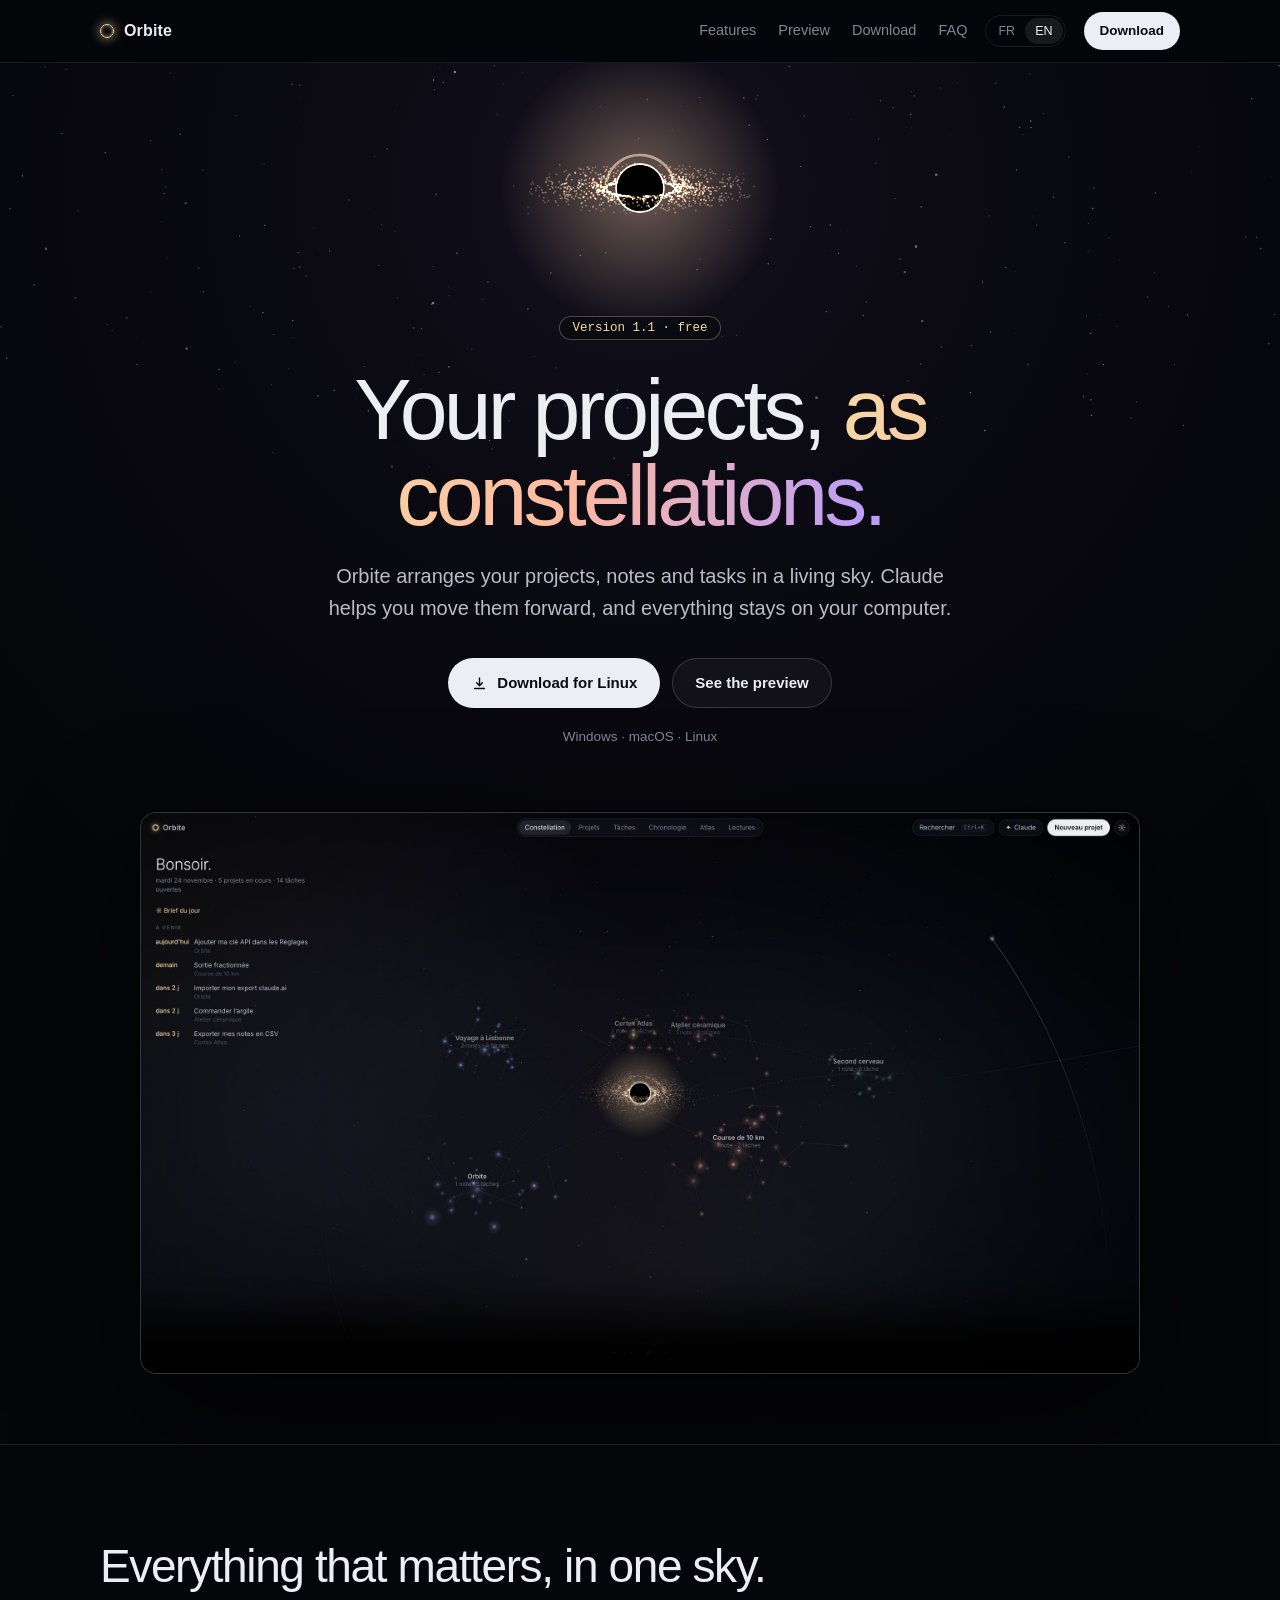
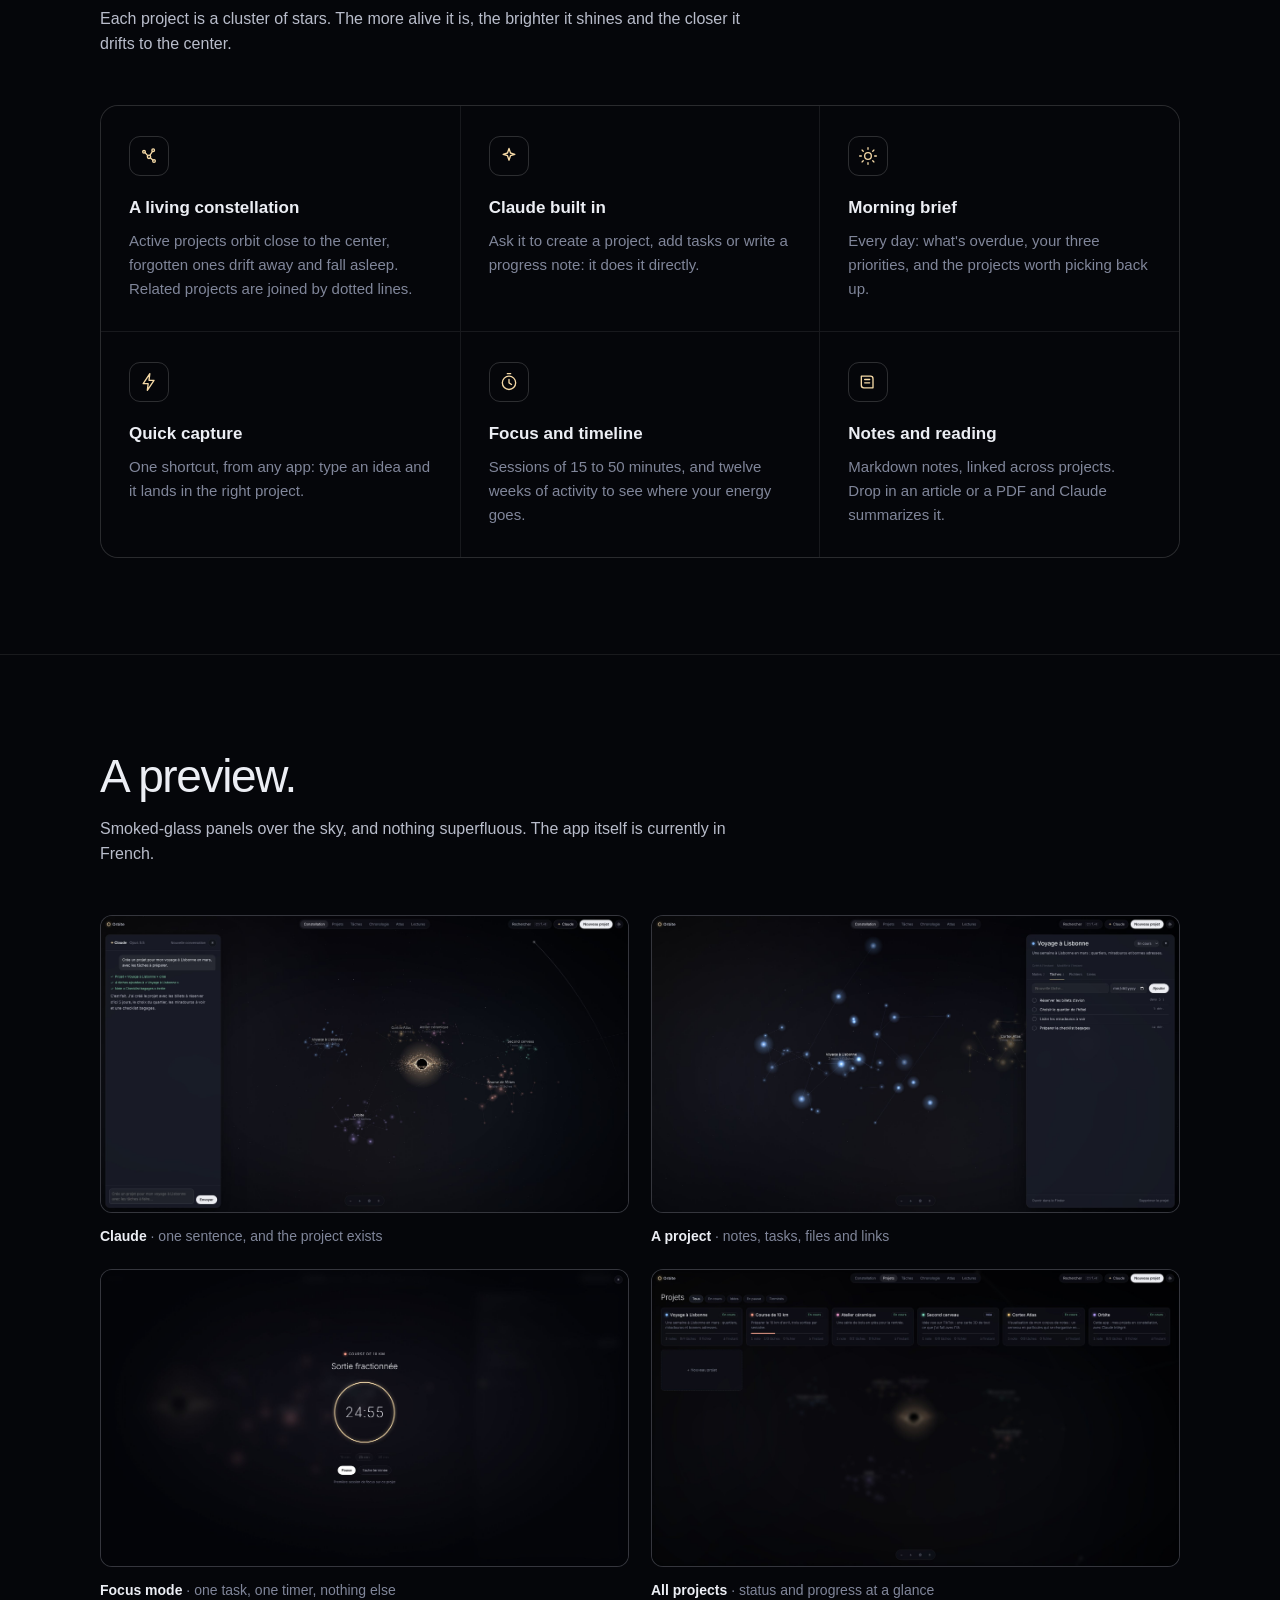
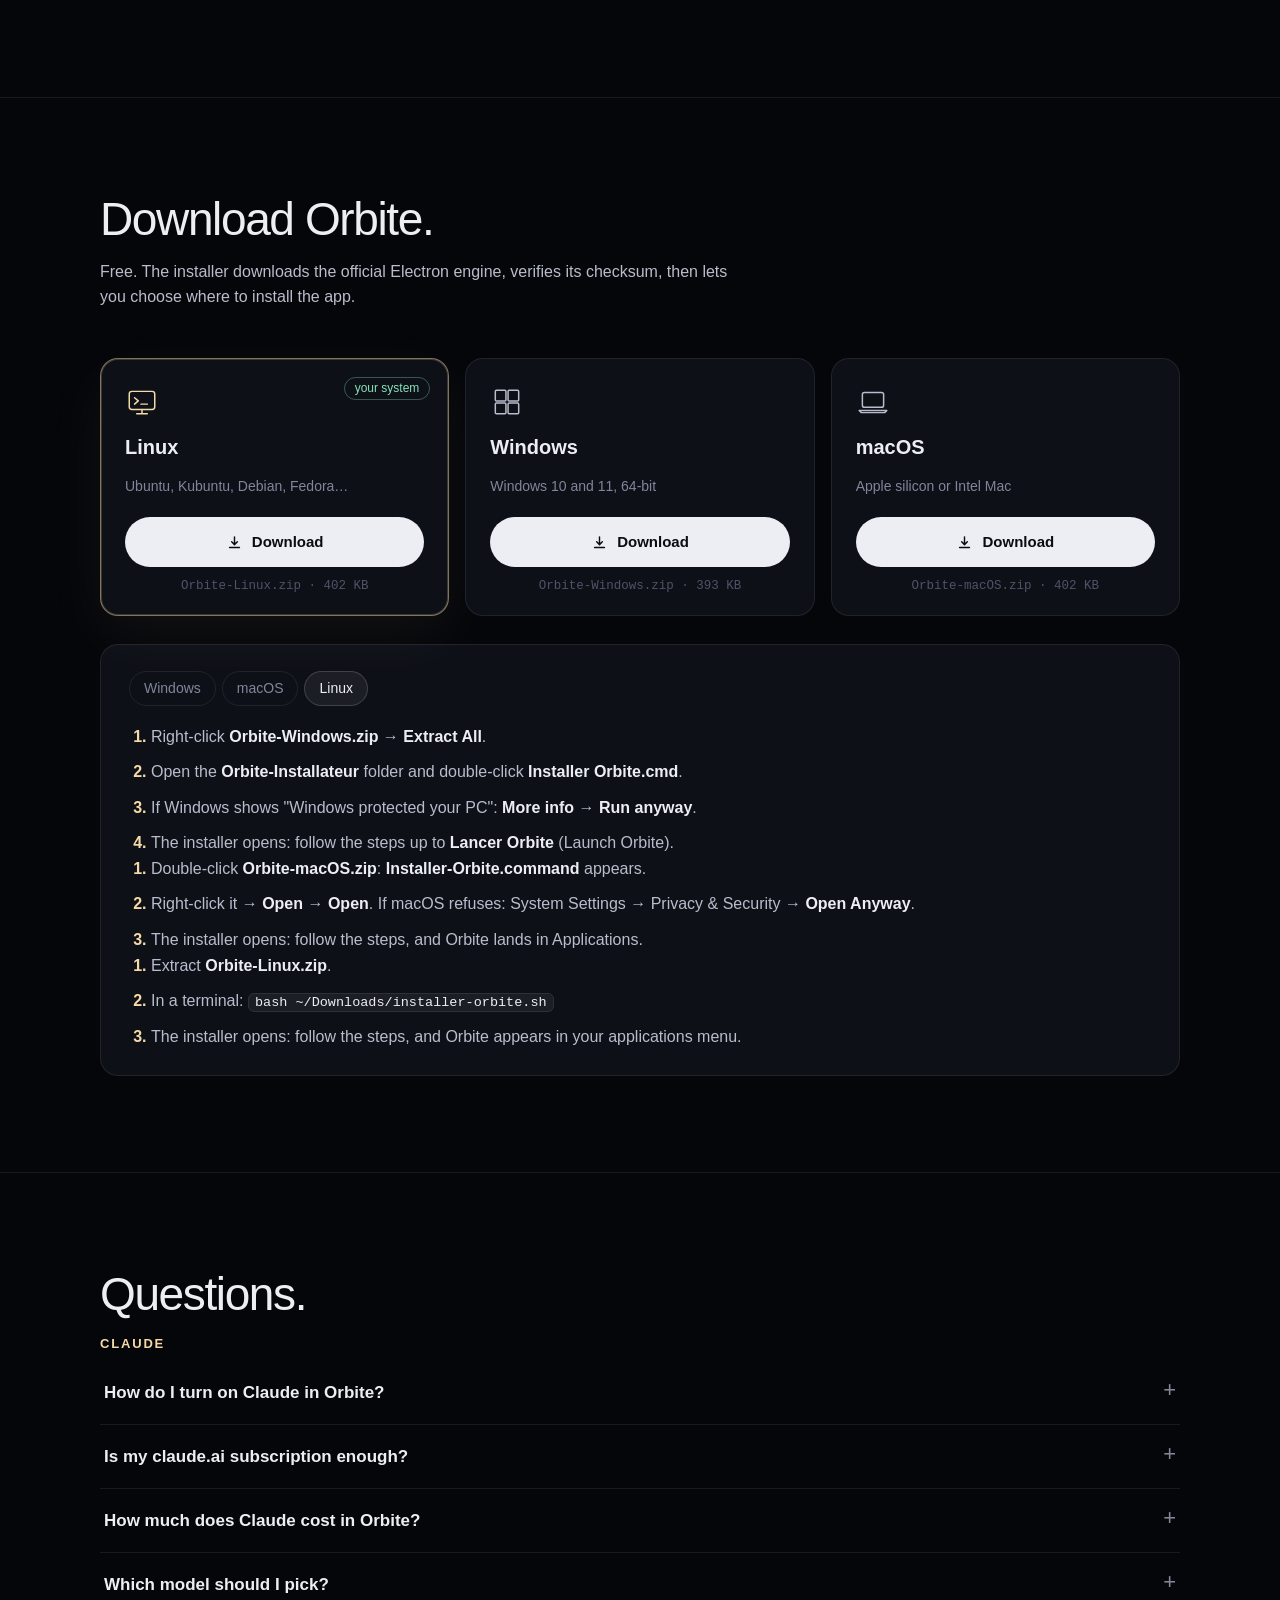
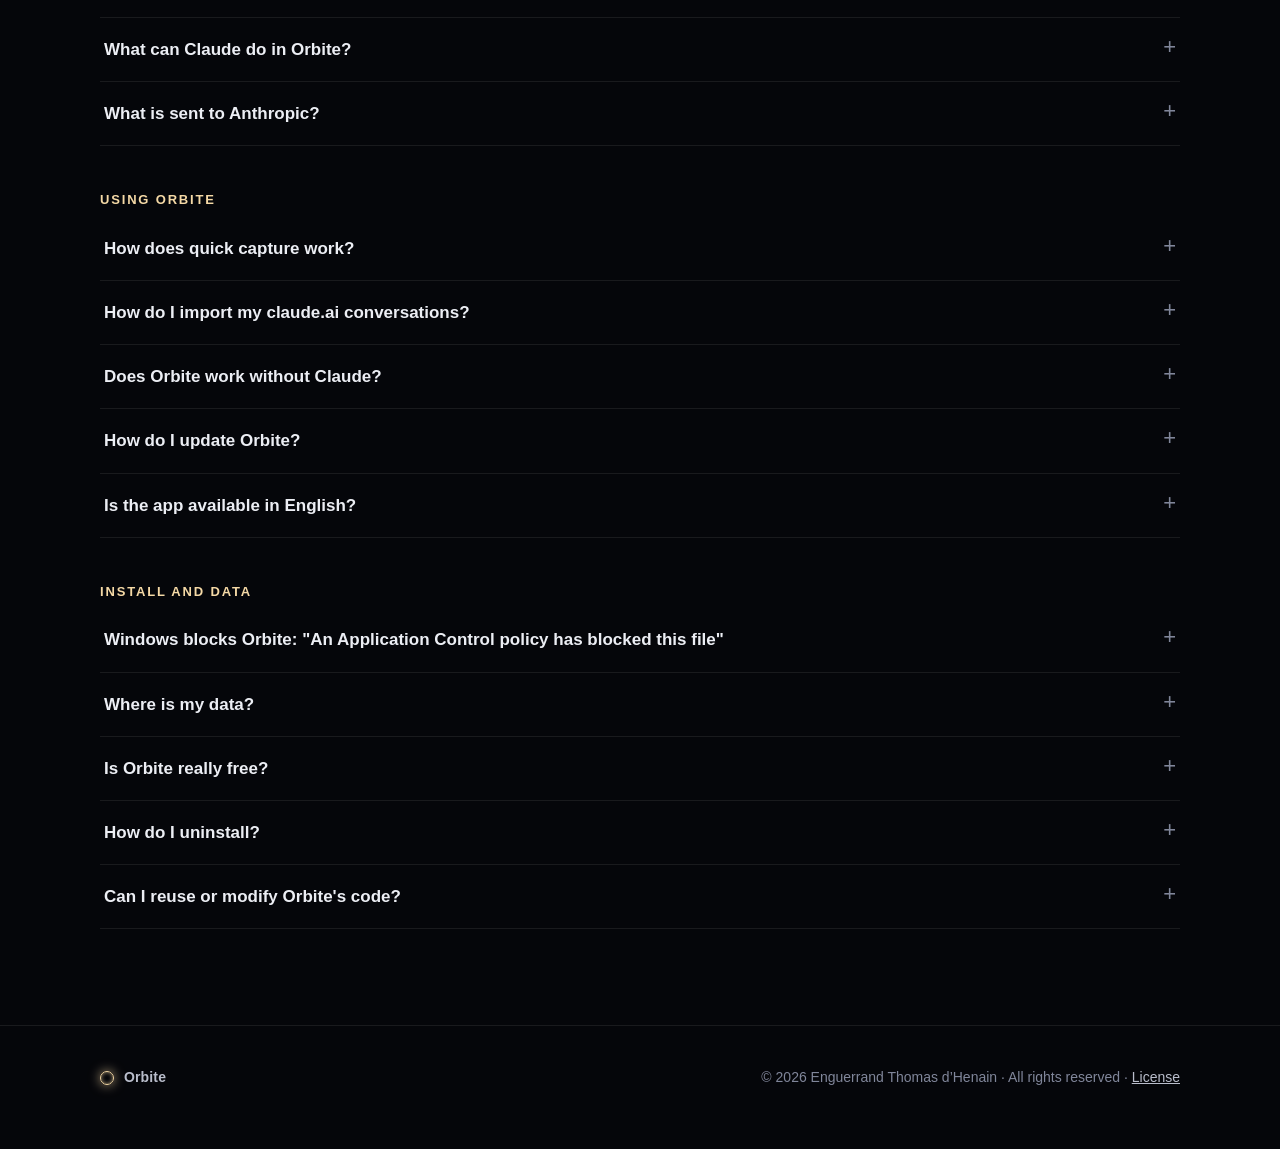
==== en/index.html @ 649d9eb8 "Site v2 : vidéo, images HD, FAQ complète, version anglaise" ====
<!doctype html>
<html lang="en">
<head>
<meta charset="utf-8">
<meta name="viewport" content="width=device-width,initial-scale=1,viewport-fit=cover">
<title>Orbite</title>
<meta name="description" content="Orbite: your projects as constellations, with Claude built in. Free desktop app for Windows, macOS and Linux.">
<meta property="og:title" content="Orbite">
<meta property="og:description" content="Your projects as constellations, with Claude built in.">
<meta property="og:image" content="../img/constellation.jpg">
<link rel="alternate" hreflang="fr" href="../">
<link rel="icon" href="../img/icon.png">
<link rel="stylesheet" href="../site.css">
</head>
<body>

<nav class="top"><div class="wrap">
  <a class="logo" href="#"><i></i>Orbite</a>
  <div class="links"><a href="#features">Features</a><a href="#preview">Preview</a><a href="#telecharger">Download</a><a href="#faq">FAQ</a></div>
  <div class="lang" aria-label="Language"><a href="../" data-l="fr" hreflang="fr">FR</a><a href="./" data-l="en" class="on" aria-current="true">EN</a></div>
  <a class="btn sm primary" href="#telecharger">Download</a>
</div></nav>

<header class="hero">
  <canvas id="sky" aria-hidden="true"></canvas>
  <div class="wrap">
    <span class="eyebrow">Version 1.1 · free</span>
    <h1>Your projects, <em>as constellations.</em></h1>
    <p class="lead">Orbite arranges your projects, notes and tasks in a living sky. Claude helps you move them forward, and everything stays on your computer.</p>
    <div class="cta">
      <a class="btn primary" id="heroDl" href="#telecharger"><svg viewBox="0 0 24 24"><path d="M12 4v11m0 0l-4-4m4 4l4-4M5 19h14"/></svg><span>Download</span></a>
      <a class="btn" href="#preview">See the preview</a>
    </div>
    <p class="meta">Windows · macOS · Linux</p>
    <div class="shot"><video id="demo" data-base="../video/" poster="../img/constellation.jpg" muted loop playsinline autoplay preload="metadata" aria-label="Demo: Claude creates a project, which appears as a new constellation"></video></div>
  </div>
</header>

<section class="block" id="features"><div class="wrap">
  <h2>Everything that matters, in one sky.</h2>
  <p class="sub">Each project is a cluster of stars. The more alive it is, the brighter it shines and the closer it drifts to the center.</p>
  <div class="feats">
    <div class="feat"><div class="ic"><svg viewBox="0 0 24 24"><circle cx="6" cy="7" r="1.6"/><circle cx="17" cy="5" r="1.6"/><circle cx="12" cy="13" r="2"/><circle cx="18" cy="18" r="1.6"/><path d="M7.3 8l3.4 3.8M16.2 6.4l-3.2 5M13.6 14.2l3.2 2.8"/></svg></div><h3>A living constellation</h3><p>Active projects orbit close to the center, forgotten ones drift away and fall asleep. Related projects are joined by dotted lines.</p></div>
    <div class="feat"><div class="ic"><svg viewBox="0 0 24 24"><path d="M12 3l1.8 5.4L19 10l-5.2 1.6L12 17l-1.8-5.4L5 10l5.2-1.6z"/></svg></div><h3>Claude built in</h3><p>Ask it to create a project, add tasks or write a progress note: it does it directly.</p></div>
    <div class="feat"><div class="ic"><svg viewBox="0 0 24 24"><circle cx="12" cy="12" r="4"/><path d="M12 2v2M12 20v2M2 12h2M20 12h2M4.9 4.9l1.4 1.4M17.7 17.7l1.4 1.4M4.9 19.1l1.4-1.4M17.7 6.3l1.4-1.4"/></svg></div><h3>Morning brief</h3><p>Every day: what's overdue, your three priorities, and the projects worth picking back up.</p></div>
    <div class="feat"><div class="ic"><svg viewBox="0 0 24 24"><path d="M13 2L5 14h6l-1 8 8-12h-6z"/></svg></div><h3>Quick capture</h3><p>One shortcut, from any app: type an idea and it lands in the right project.</p></div>
    <div class="feat"><div class="ic"><svg viewBox="0 0 24 24"><circle cx="12" cy="13" r="8"/><path d="M12 9v4l3 2M10 2h4"/></svg></div><h3>Focus and timeline</h3><p>Sessions of 15 to 50 minutes, and twelve weeks of activity to see where your energy goes.</p></div>
    <div class="feat"><div class="ic"><svg viewBox="0 0 24 24"><path d="M4 5h11a3 3 0 0 1 3 3v11H7a3 3 0 0 1-3-3z"/><path d="M8 9h6M8 13h6"/></svg></div><h3>Notes and reading</h3><p>Markdown notes, linked across projects. Drop in an article or a PDF and Claude summarizes it.</p></div>
  </div>
</div></section>

<section class="block" id="preview"><div class="wrap">
  <h2>A preview.</h2>
  <p class="sub">Smoked-glass panels over the sky, and nothing superfluous. The app itself is currently in French.</p>
  <div class="gallery">
    <figure><div class="frame"><img src="../img/claude.jpg" alt="Claude creates a trip project with its tasks and a note" loading="lazy" width="2400" height="1350"></div><figcaption><b>Claude</b> · one sentence, and the project exists</figcaption></figure>
    <figure><div class="frame"><img src="../img/projet.jpg" alt="An open project with its tasks and due dates, next to its constellation" loading="lazy" width="2400" height="1350"></div><figcaption><b>A project</b> · notes, tasks, files and links</figcaption></figure>
    <figure><div class="frame"><img src="../img/focus.jpg" alt="Focus mode with a circular timer" loading="lazy" width="2400" height="1350"></div><figcaption><b>Focus mode</b> · one task, one timer, nothing else</figcaption></figure>
    <figure><div class="frame"><img src="../img/projets.jpg" alt="All projects as cards, with their status and progress" loading="lazy" width="2400" height="1350"></div><figcaption><b>All projects</b> · status and progress at a glance</figcaption></figure>
  </div>
</div></section>

<section class="block" id="telecharger"><div class="wrap">
  <h2>Download Orbite.</h2>
  <p class="sub">Free. The installer downloads the official Electron engine, verifies its checksum, then lets you choose where to install the app.</p>
  <div class="dl" id="dl">
    <article class="os" data-os="win">
      <svg class="logo-os" viewBox="0 0 32 32"><rect x="5" y="5" width="10" height="10" rx="1"/><rect x="17" y="5" width="10" height="10" rx="1"/><rect x="5" y="17" width="10" height="10" rx="1"/><rect x="17" y="17" width="10" height="10" rx="1"/></svg>
      <h3>Windows</h3><p>Windows 10 and 11, 64-bit</p>
      <a class="btn primary" href="../telechargements/Orbite-Windows.zip" download><svg viewBox="0 0 24 24"><path d="M12 4v11m0 0l-4-4m4 4l4-4M5 19h14"/></svg>Download</a>
      <div class="size">Orbite-Windows.zip · 393 KB</div>
    </article>
    <article class="os" data-os="mac">
      <svg class="logo-os" viewBox="0 0 32 32"><rect x="6" y="7" width="20" height="14" rx="2"/><path d="M3 24h26l-2 2H5z"/></svg>
      <h3>macOS</h3><p>Apple silicon or Intel Mac</p>
      <a class="btn primary" href="../telechargements/Orbite-macOS.zip" download><svg viewBox="0 0 24 24"><path d="M12 4v11m0 0l-4-4m4 4l4-4M5 19h14"/></svg>Download</a>
      <div class="size">Orbite-macOS.zip · 402 KB</div>
    </article>
    <article class="os" data-os="linux">
      <svg class="logo-os" viewBox="0 0 32 32"><rect x="4" y="6" width="24" height="17" rx="2.5"/><path d="M9 12l3.5 3L9 18M15 18h6M11 27h10M16 23v4"/></svg>
      <h3>Linux</h3><p>Ubuntu, Kubuntu, Debian, Fedora…</p>
      <a class="btn primary" href="../telechargements/Orbite-Linux.zip" download><svg viewBox="0 0 24 24"><path d="M12 4v11m0 0l-4-4m4 4l4-4M5 19h14"/></svg>Download</a>
      <div class="size">Orbite-Linux.zip · 402 KB</div>
    </article>
  </div>
  <div class="steps">
    <div class="tabs" id="tabs"><button data-os="win">Windows</button><button data-os="mac">macOS</button><button data-os="linux">Linux</button></div>
    <ol id="how-win">
      <li>Right-click <b>Orbite-Windows.zip</b> → <b>Extract All</b>.</li>
      <li>Open the <b>Orbite-Installateur</b> folder and double-click <b>Installer Orbite.cmd</b>.</li>
      <li>If Windows shows "Windows protected your PC": <b>More info</b> → <b>Run anyway</b>.</li>
      <li>The installer opens: follow the steps up to <b>Lancer Orbite</b> (Launch Orbite).</li>
    </ol>
    <ol id="how-mac" hidden>
      <li>Double-click <b>Orbite-macOS.zip</b>: <b>Installer-Orbite.command</b> appears.</li>
      <li>Right-click it → <b>Open</b> → <b>Open</b>. If macOS refuses: System Settings → Privacy &amp; Security → <b>Open Anyway</b>.</li>
      <li>The installer opens: follow the steps, and Orbite lands in Applications.</li>
    </ol>
    <ol id="how-linux" hidden>
      <li>Extract <b>Orbite-Linux.zip</b>.</li>
      <li>In a terminal: <code>bash ~/Downloads/installer-orbite.sh</code></li>
      <li>The installer opens: follow the steps, and Orbite appears in your applications menu.</li>
    </ol>
  </div>
</div></section>

<section class="block" id="faq"><div class="wrap">
  <h2>Questions.</h2>
  <div class="faq">
    <h3>Claude</h3>
    <details><summary>How do I turn on Claude in Orbite?</summary>
      <ol>
        <li>Create an account at <a href="https://console.anthropic.com" target="_blank" rel="noopener">console.anthropic.com</a> (Anthropic's developer console, separate from claude.ai).</li>
        <li>In <b>Billing</b>, add some credit. It's prepaid: nothing is charged beyond it.</li>
        <li>In <b>API Keys</b>, click <b>Create Key</b> and copy the key starting with <code>sk-ant-</code>. It is only shown once.</li>
        <li>In Orbite, open <b>Réglages</b> (Settings, the gear at the top right), paste the key and click <b>Enregistrer</b> (Save).</li>
        <li>Click <b>✦ Claude</b> at the top of the screen and type your request, for example: "Create a project for my move with the tasks to do".</li>
      </ol></details>
    <details><summary>Is my claude.ai subscription enough?</summary><p>No. claude.ai subscriptions (Pro, Max, Team) and the API are two separate Anthropic services. Orbite uses the API, which needs its own key and its own credit.</p></details>
    <details><summary>How much does Claude cost in Orbite?</summary><p>Orbite takes nothing: you pay Anthropic directly, per use, with no subscription. A typical request usually costs a few cents, and less with the lighter models. You can set a monthly spend limit in the Anthropic console (under <b>Limits</b>) so there are never surprises. Current prices are at <a href="https://www.anthropic.com/pricing" target="_blank" rel="noopener">anthropic.com/pricing</a>.</p></details>
    <details><summary>Which model should I pick?</summary><ul>
      <li><b>Opus</b>: the most capable, ideal for organizing complex projects or writing detailed notes. It's the default.</li>
      <li><b>Sonnet</b>: a good balance of quality, speed and price.</li>
      <li><b>Haiku</b>: the fastest and cheapest, perfect for quick capture and small requests.</li>
    </ul><p>You can switch models at any time in Settings.</p></details>
    <details><summary>What can Claude do in Orbite?</summary><ul>
      <li>Create a complete project from one sentence: tasks, due dates and starter notes.</li>
      <li>Add, check off, rename or date tasks.</li>
      <li>Write or rewrite a note: progress update, plan, checklist.</li>
      <li>Change a project's name, description or status, and link projects together.</li>
      <li>Answer questions about your projects: "What's overdue this week?"</li>
      <li>Prepare the morning brief, file your quick captures in the right project, and summarize your articles and PDFs.</li>
    </ul></details>
    <details><summary>What is sent to Anthropic?</summary><p>Only what Claude needs, and only when you use a Claude feature: your request and the relevant project details. Without an API key, nothing leaves your computer. Orbite has no account, no ads and no analytics. Your key is encrypted with your system's keychain.</p></details>

    <h3>Using Orbite</h3>
    <details><summary>How does quick capture work?</summary><p>From any app, press <kbd>⌥ Space</kbd> on Mac or <kbd>Ctrl Alt Space</kbd> on Windows and Linux. A small window opens: type your idea, confirm, and it's saved. With Claude, it is filed in the right project automatically; without Claude, it goes to the Inbox. To keep the shortcut always available, tick "Ouvrir Orbite au démarrage de l'ordinateur" (open Orbite at startup) in Settings.</p></details>
    <details><summary>How do I import my claude.ai conversations?</summary><ol>
      <li>On claude.ai: <b>Settings</b> → <b>Privacy</b> → <b>Export data</b>. You'll receive a .zip file by email.</li>
      <li>In Orbite: <b>Réglages</b> → <b>Choisir l'export…</b>, then select the .zip.</li>
    </ol><p>Your Claude projects become Orbite projects, and each conversation becomes a note. You can import again later: nothing is duplicated.</p></details>
    <details><summary>Does Orbite work without Claude?</summary><p>Yes. Constellation, projects, notes, tasks, focus, timeline and quick capture all work without an API key. Claude adds automatic creation, the brief and summaries.</p></details>
    <details><summary>How do I update Orbite?</summary><p>Download the new version here and run the installer again to the same location. The app is replaced, your projects stay untouched.</p></details>
    <details><summary>Is the app available in English?</summary><p>Not yet: the interface is in French for now. An English version is planned.</p></details>

    <h3>Install and data</h3>
    <details><summary>Windows blocks Orbite: "An Application Control policy has blocked this file"</summary><p>That's Windows 11 Smart App Control: it blocks software that isn't yet signed by a recognized publisher. You can turn it off in Windows Security → App &amp; browser control. Be aware that on many versions of Windows it can't be turned back on without resetting Windows. A signed version of Orbite is planned.</p></details>
    <details><summary>Where is my data?</summary><p>On your computer, in <code>Documents/Orbite</code>: one folder per project, and each note is a plain <code>.md</code> file. Back it up or sync it however you like (iCloud, OneDrive, Nextcloud…).</p></details>
    <details><summary>Is Orbite really free?</summary><p>Yes: no subscription, no ads, no hidden paid tier. Only Claude, if you turn it on, is billed by Anthropic based on your usage.</p></details>
    <details><summary>How do I uninstall?</summary><p>Windows: <code>desinstaller.cmd</code> in the install folder. Linux: <code>desinstaller.sh</code> in the install folder. macOS: move Orbite to the Trash. Your projects in Documents/Orbite are kept.</p></details>
    <details><summary>Can I reuse or modify Orbite's code?</summary><p>No. Orbite is free to use, but its code remains the property of its author. Copying, modifying and redistributing it are forbidden without written permission. The full terms are in the <a href="../LICENSE.txt">license</a> (in French).</p></details>
  </div>
</div></section>

<footer><div class="wrap">
  <a class="logo" href="#"><i></i>Orbite</a>
  <span class="grow"></span>
  <span>© 2026 Enguerrand Thomas d’Henain · All rights reserved · <a href="../LICENSE.txt">License</a></span>
</div></footer>

<script src="../site.js"></script>
</body>
</html>
---- site.css ----
/* Orbite : nuit profonde, verre fumé, lumière d'étoile chaude. Une seule ambiance sombre, assumée. */
:root{
  --void:#05060a; --panel:#0e1018; --panel-hi:#141722; --line:rgba(255,255,255,.08); --line-hi:rgba(255,255,255,.16);
  --ink:#eceef4; --soft:#b9bdcb; --muted:#80869a; --faint:#4e5366; --star:#f5d9a6; --violet:#b79cff; --mint:#7fe0c0; --ok:#86e0b5;
  --ui:-apple-system,BlinkMacSystemFont,"Segoe UI",Inter,"Noto Sans",Roboto,sans-serif;
  --mono:ui-monospace,"SF Mono","Cascadia Mono",Menlo,Consolas,monospace;
  color-scheme:dark;
}
*{box-sizing:border-box}
html{scroll-behavior:smooth}
body{margin:0;background:var(--void);color:var(--ink);font:16px/1.6 var(--ui);-webkit-font-smoothing:antialiased}
a{color:inherit}
img{max-width:100%;display:block}
:focus-visible{outline:2px solid var(--star);outline-offset:3px}
.wrap{max-width:1120px;margin:0 auto;padding-left:max(20px,env(safe-area-inset-left,0px));padding-right:max(20px,env(safe-area-inset-right,0px))}
/* nav */
nav.top{position:sticky;top:0;z-index:20;background:rgba(5,6,10,.72);backdrop-filter:blur(16px);border-bottom:1px solid var(--line)}
nav.top .wrap{display:flex;align-items:center;gap:28px;height:62px}
.logo{display:flex;align-items:center;gap:10px;font-weight:600;letter-spacing:.01em;text-decoration:none}
.logo i{width:14px;height:14px;border-radius:50%;border:1.6px solid var(--star);box-shadow:0 0 12px rgba(245,217,166,.7),inset 0 0 4px rgba(245,217,166,.6)}
nav.top .links{display:flex;gap:22px;margin-left:auto;font-size:14.5px}
nav.top .links a{color:var(--muted);text-decoration:none}
nav.top .links a:hover{color:var(--ink)}
.btn{display:inline-flex;align-items:center;justify-content:center;gap:9px;border-radius:999px;padding:12px 22px;font-weight:600;font-size:15px;text-decoration:none;border:1px solid var(--line-hi);color:var(--ink);background:rgba(255,255,255,.04);transition:background .2s,transform .2s}
.btn:hover{background:rgba(255,255,255,.09)}
.btn.primary{background:var(--ink);color:#0b0c12;border-color:transparent}
.btn.primary:hover{background:#fff;transform:translateY(-1px)}
.btn.sm{padding:7px 15px;font-size:13.5px}
.btn svg{width:17px;height:17px;stroke:currentColor;fill:none;stroke-width:2;stroke-linecap:round;stroke-linejoin:round}
/* hero */
.hero{position:relative;overflow:hidden;border-bottom:1px solid var(--line)}
.hero canvas{position:absolute;inset:0;width:100%;height:100%}
.hero .wrap{position:relative;padding-top:250px;padding-bottom:70px;text-align:center}
.eyebrow{display:inline-block;font:12.5px var(--mono);color:var(--star);border:1px solid rgba(245,217,166,.3);border-radius:999px;padding:4px 12px;margin-bottom:26px;background:rgba(5,6,10,.5)}
h1{font-weight:250;font-size:clamp(42px,7.4vw,86px);line-height:1;letter-spacing:-.045em;margin:0 auto 22px;max-width:12ch;text-wrap:balance}
h1 em{font-style:normal;background:linear-gradient(100deg,var(--star),#ffb9a0 45%,var(--violet));-webkit-background-clip:text;background-clip:text;color:transparent}
.hero p.lead{font-size:clamp(17px,2vw,20px);color:var(--soft);max-width:36em;margin:0 auto 34px;text-wrap:balance}
.cta{display:flex;gap:12px;justify-content:center;flex-wrap:wrap}
.meta{margin-top:18px;color:var(--muted);font-size:13.5px}
.shot{margin:64px auto 0;max-width:1000px;border-radius:16px;overflow:hidden;border:1px solid var(--line-hi);box-shadow:0 40px 120px rgba(0,0,0,.7),0 0 0 1px rgba(0,0,0,.5);background:var(--panel)}
/* sections */
section.block{padding:96px 0;border-bottom:1px solid var(--line)}
h2{font-weight:300;font-size:clamp(30px,4.2vw,46px);letter-spacing:-.03em;line-height:1.1;margin:0 0 14px;text-wrap:balance}
.sub{color:var(--soft);max-width:40em;margin:0 0 48px}
.feats{display:grid;grid-template-columns:repeat(3,minmax(0,1fr));gap:1px;background:var(--line);border:1px solid var(--line);border-radius:18px;overflow:hidden}
@media (max-width:860px){.feats{grid-template-columns:1fr}}
.feat{background:var(--void);padding:30px 28px;min-width:0}
.feat .ic{width:40px;height:40px;border-radius:11px;border:1px solid var(--line-hi);display:grid;place-items:center;margin-bottom:18px;color:var(--star)}
.feat .ic svg{width:20px;height:20px;stroke:currentColor;fill:none;stroke-width:1.6;stroke-linecap:round;stroke-linejoin:round}
.feat h3{margin:0 0 8px;font-weight:600;font-size:17px}
.feat p{margin:0;color:var(--muted);font-size:15px}
.gallery{display:grid;grid-template-columns:repeat(2,minmax(0,1fr));gap:22px}
@media (max-width:760px){.gallery{grid-template-columns:1fr}}
figure{margin:0;min-width:0}
figure img{border-radius:12px;border:1px solid var(--line-hi)}
figcaption{margin-top:12px;color:var(--muted);font-size:14px}
figcaption b{color:var(--ink);font-weight:600}
/* download */
.dl{display:grid;grid-template-columns:repeat(3,minmax(0,1fr));gap:16px}
@media (max-width:860px){.dl{grid-template-columns:1fr}}
.os{position:relative;background:var(--panel);border:1px solid var(--line);border-radius:18px;padding:26px 24px 22px;display:flex;flex-direction:column;gap:12px;min-width:0}
.os.here{border-color:rgba(245,217,166,.5);box-shadow:0 0 0 1px rgba(245,217,166,.2) inset,0 20px 60px rgba(245,217,166,.06)}
.os .badge{position:absolute;top:18px;right:18px;font-size:12px;color:var(--ok);border:1px solid rgba(134,224,181,.35);border-radius:999px;padding:1px 10px}
.os svg.logo-os{width:34px;height:34px;stroke:var(--soft);fill:none;stroke-width:1.4;stroke-linecap:round;stroke-linejoin:round}
.os.here svg.logo-os{stroke:var(--star)}
.os h3{margin:0;font-weight:600;font-size:20px}
.os p{margin:0;color:var(--muted);font-size:14px}
.os .btn{margin-top:8px}
.os .size{font:12.5px var(--mono);color:var(--faint);text-align:center}
.steps{margin-top:28px;background:var(--panel);border:1px solid var(--line);border-radius:18px;padding:26px 28px}
.tabs{display:flex;gap:6px;margin-bottom:18px;flex-wrap:wrap}
.tabs button{font:inherit;font-size:14px;border:1px solid var(--line);background:none;color:var(--muted);border-radius:999px;padding:5px 14px;cursor:pointer}
.tabs button.on{color:var(--ink);border-color:var(--line-hi);background:rgba(255,255,255,.06)}
.steps ol{margin:0;padding-left:22px;display:flex;flex-direction:column;gap:10px;color:var(--soft)}
.steps li::marker{color:var(--star);font-weight:600}
.steps b{color:var(--ink)}
code,kbd{font:13.5px var(--mono);background:rgba(255,255,255,.06);border:1px solid var(--line);border-radius:6px;padding:1px 6px;color:var(--ink);word-break:break-word}
/* faq */
.faq{display:flex;flex-direction:column;border-top:1px solid var(--line)}
details{border-bottom:1px solid var(--line);padding:18px 4px}
summary{cursor:pointer;font-weight:600;font-size:17px;list-style:none;display:flex;justify-content:space-between;gap:16px}
summary::-webkit-details-marker{display:none}
summary::after{content:"+";color:var(--muted);font-weight:300;font-size:22px;line-height:1}
details[open] summary::after{content:"−"}
details p{color:var(--soft);margin:12px 0 0;max-width:62em}
footer{padding:40px 0 60px;color:var(--muted);font-size:14px}
footer .wrap{display:flex;gap:20px;flex-wrap:wrap;align-items:center}
footer .grow{flex:1}
footer a{color:var(--soft)}
@media (max-width:640px){nav.top .links{display:none}.hero .wrap{padding-top:220px}}
@media (prefers-reduced-motion:reduce){html{scroll-behavior:auto}.btn{transition:none}}
/* v2 : images jamais déformées, vidéo, langue, FAQ groupée */
img{height:auto}
.shot{aspect-ratio:16/9}
.shot video{display:block;width:100%;height:100%;object-fit:cover;background:#05060a}
@media (max-width:640px){.shot{aspect-ratio:9/16;max-width:380px}}
figure .frame{aspect-ratio:16/9;border-radius:12px;border:1px solid var(--line-hi);overflow:hidden;background:var(--panel)}
figure .frame img{width:100%;height:100%;object-fit:cover;border:0;border-radius:0}
.lang{display:flex;border:1px solid var(--line);border-radius:999px;padding:2px;font-size:12.5px}
.lang a{text-decoration:none;color:var(--muted);padding:3px 10px;border-radius:999px}
.lang a.on{color:var(--ink);background:rgba(255,255,255,.08)}
nav.top .wrap{gap:18px}
.faq h3{font-size:13px;font-weight:600;letter-spacing:.14em;text-transform:uppercase;color:var(--star);margin:44px 0 6px}
.faq h3:first-child{margin-top:0}
.faq{border-top:0}
details ol,details ul{color:var(--soft);margin:12px 0 0;padding-left:22px;max-width:62em;display:flex;flex-direction:column;gap:6px}
details li::marker{color:var(--star)}
details b{color:var(--ink)}
.shot{position:relative}
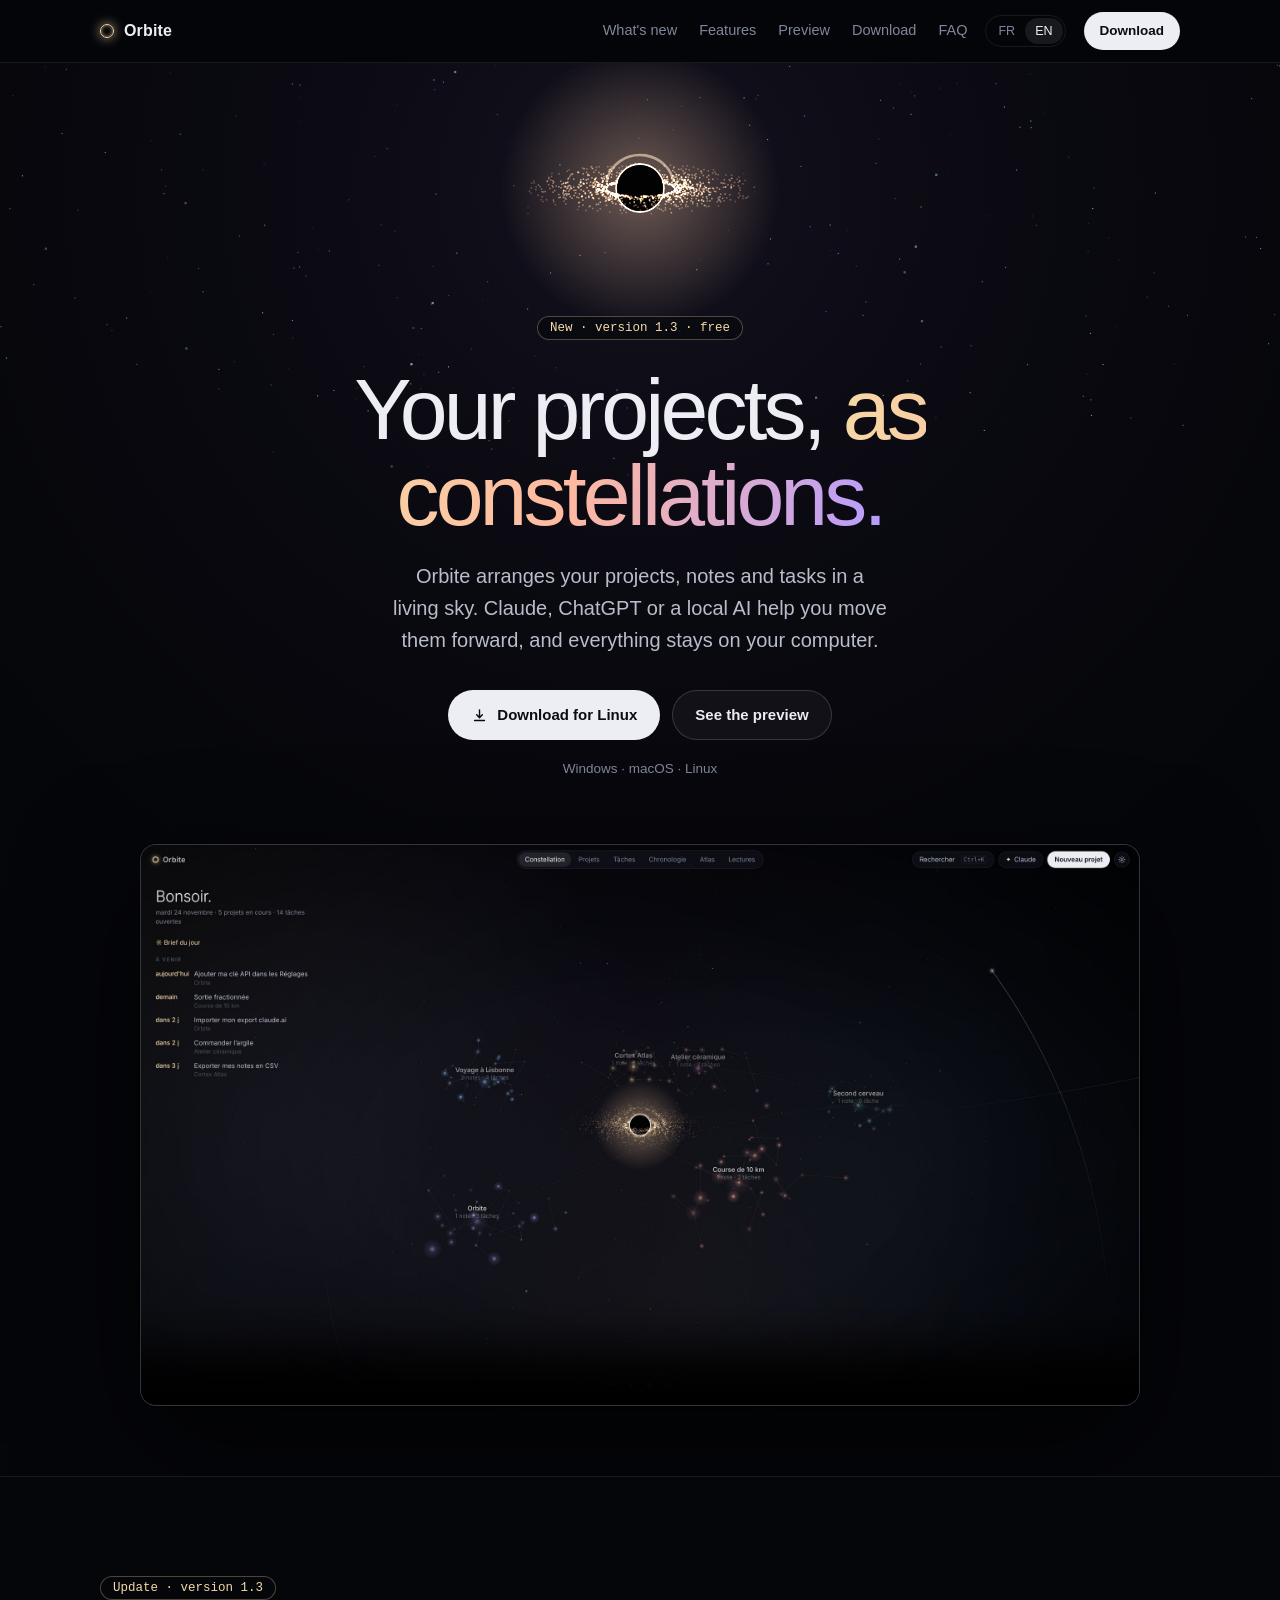
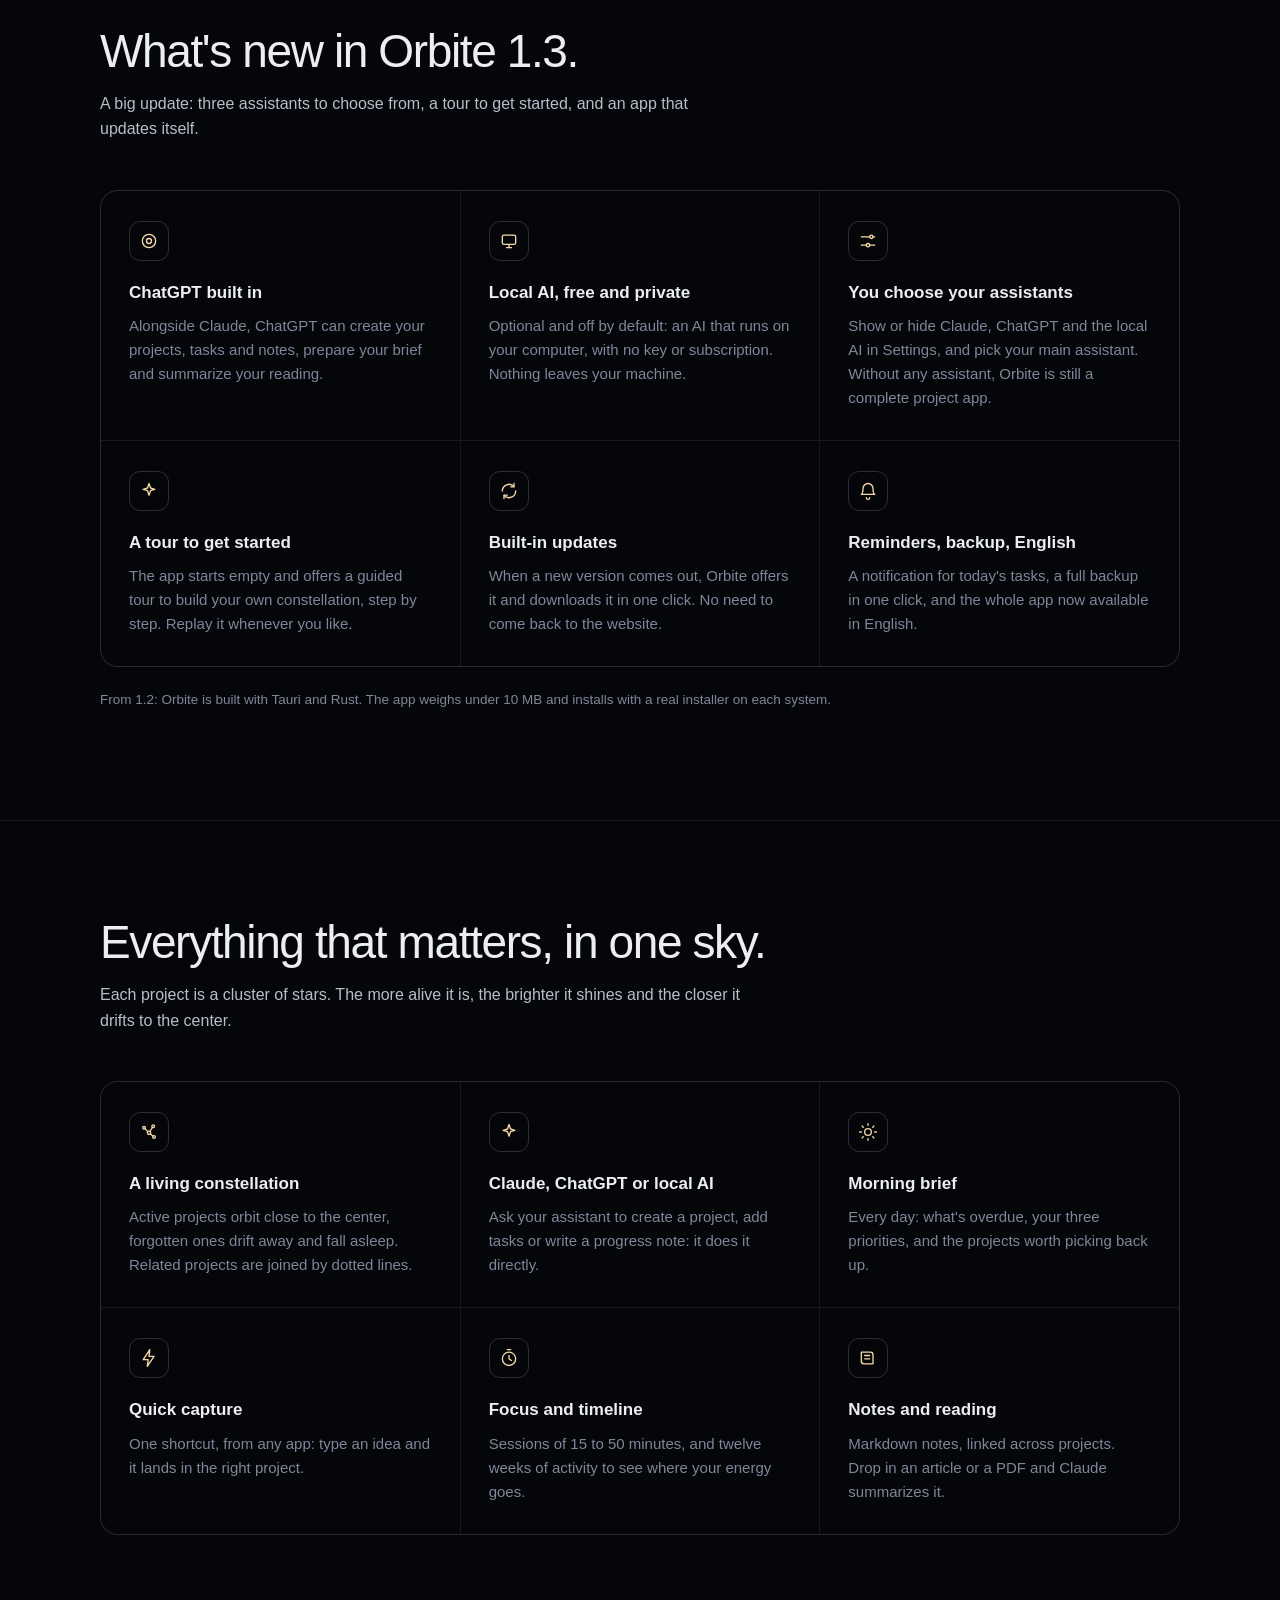
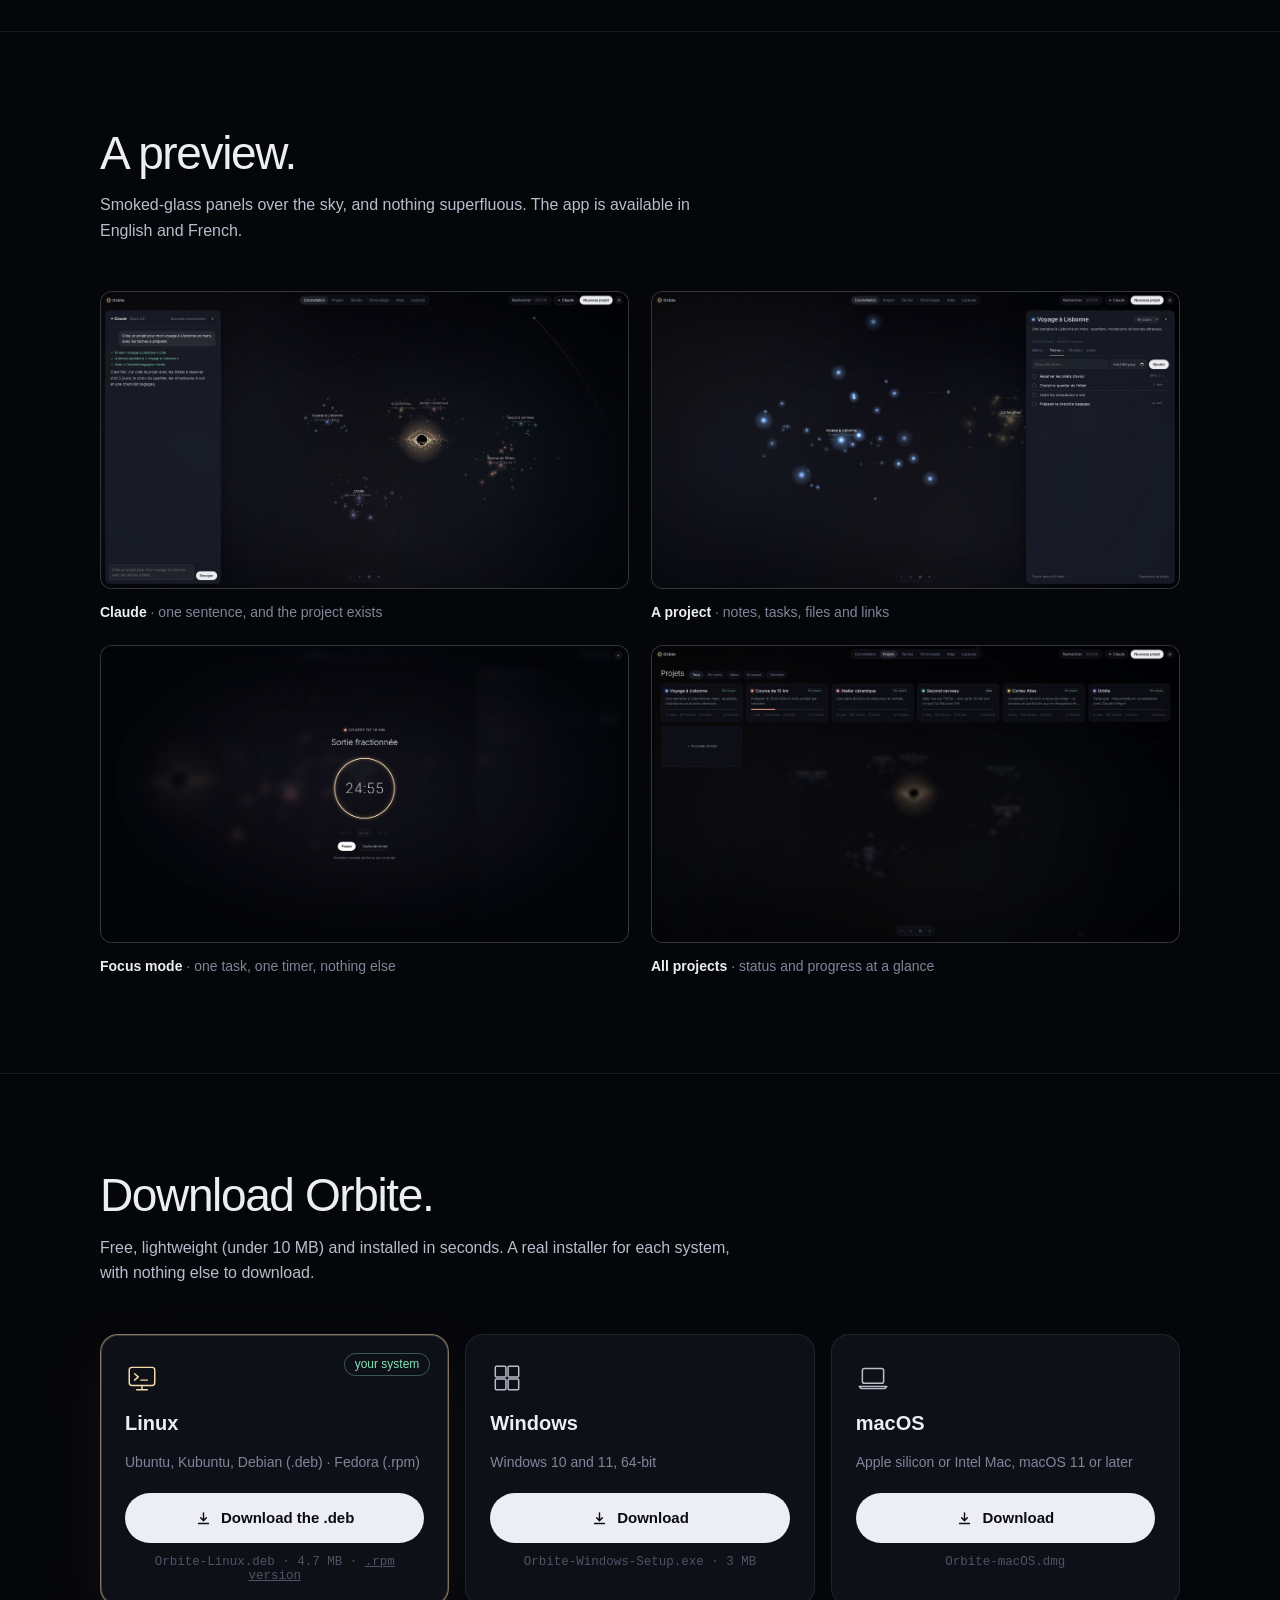
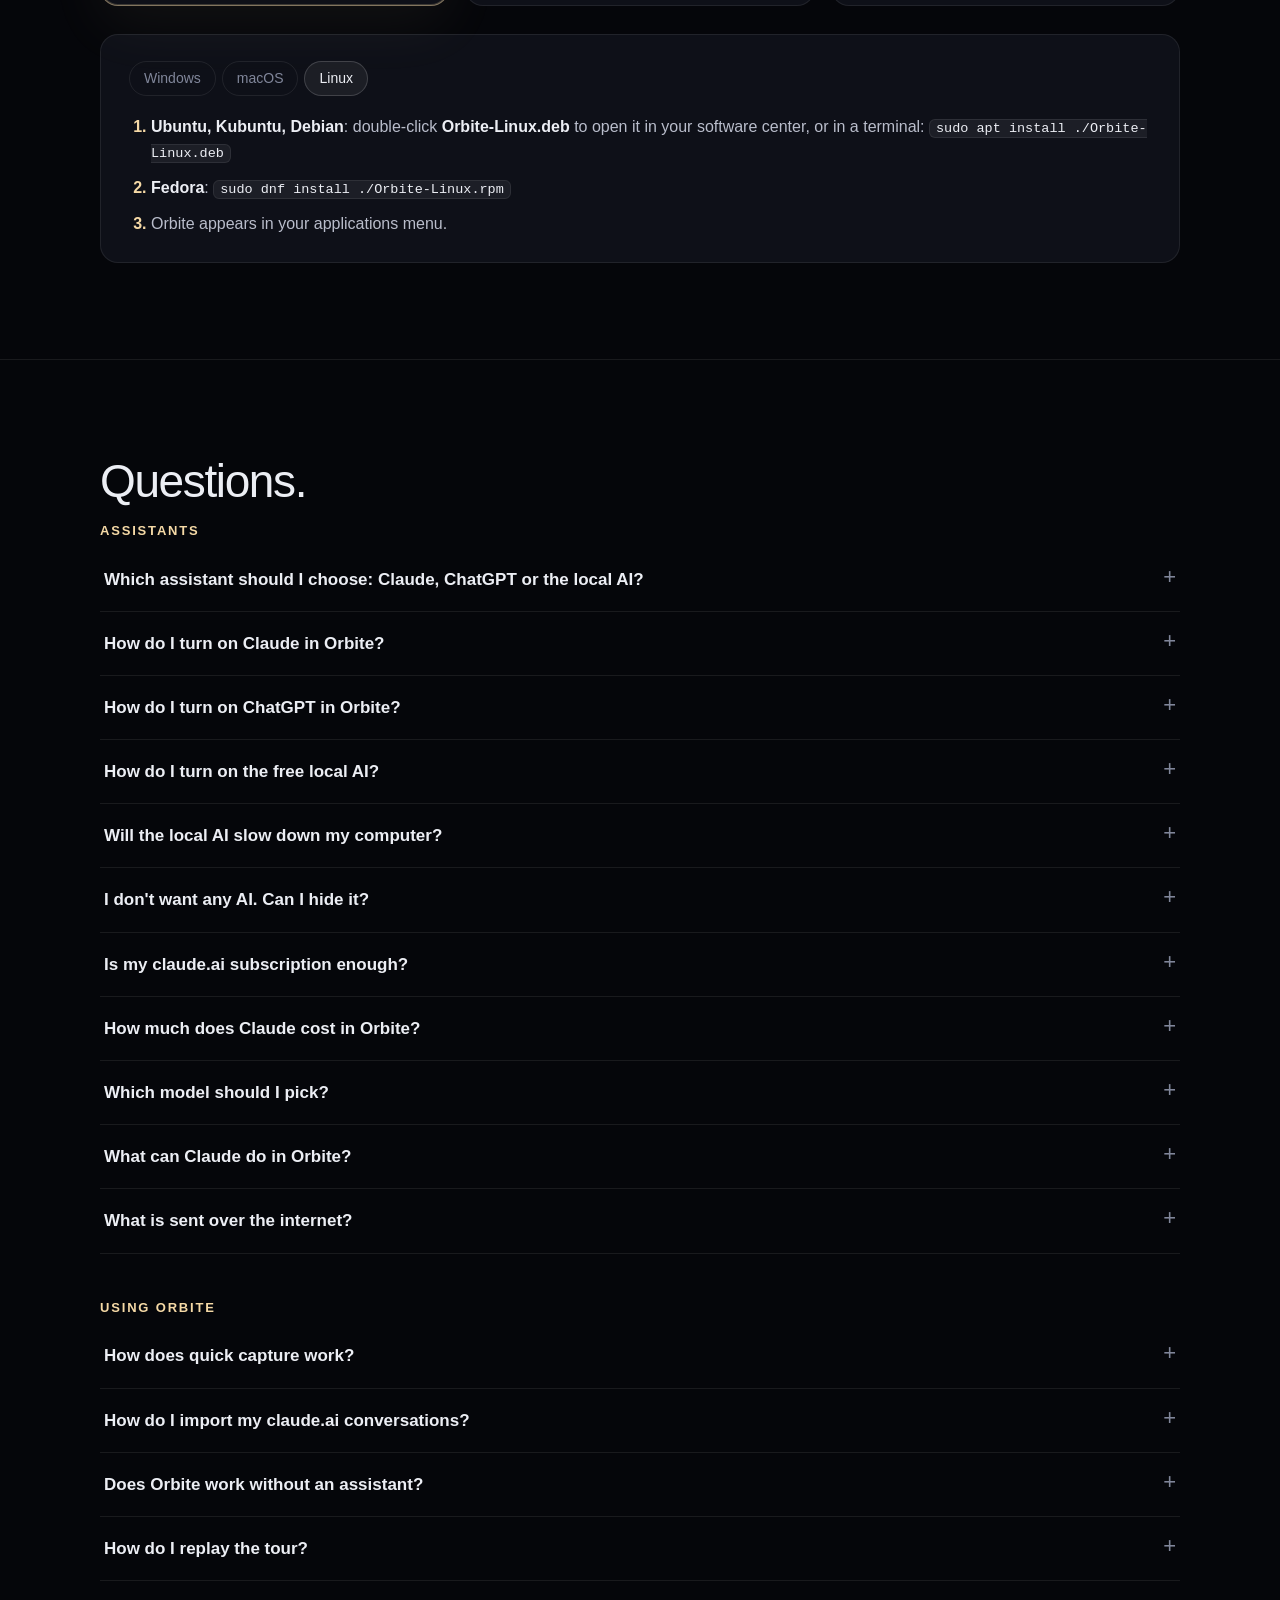
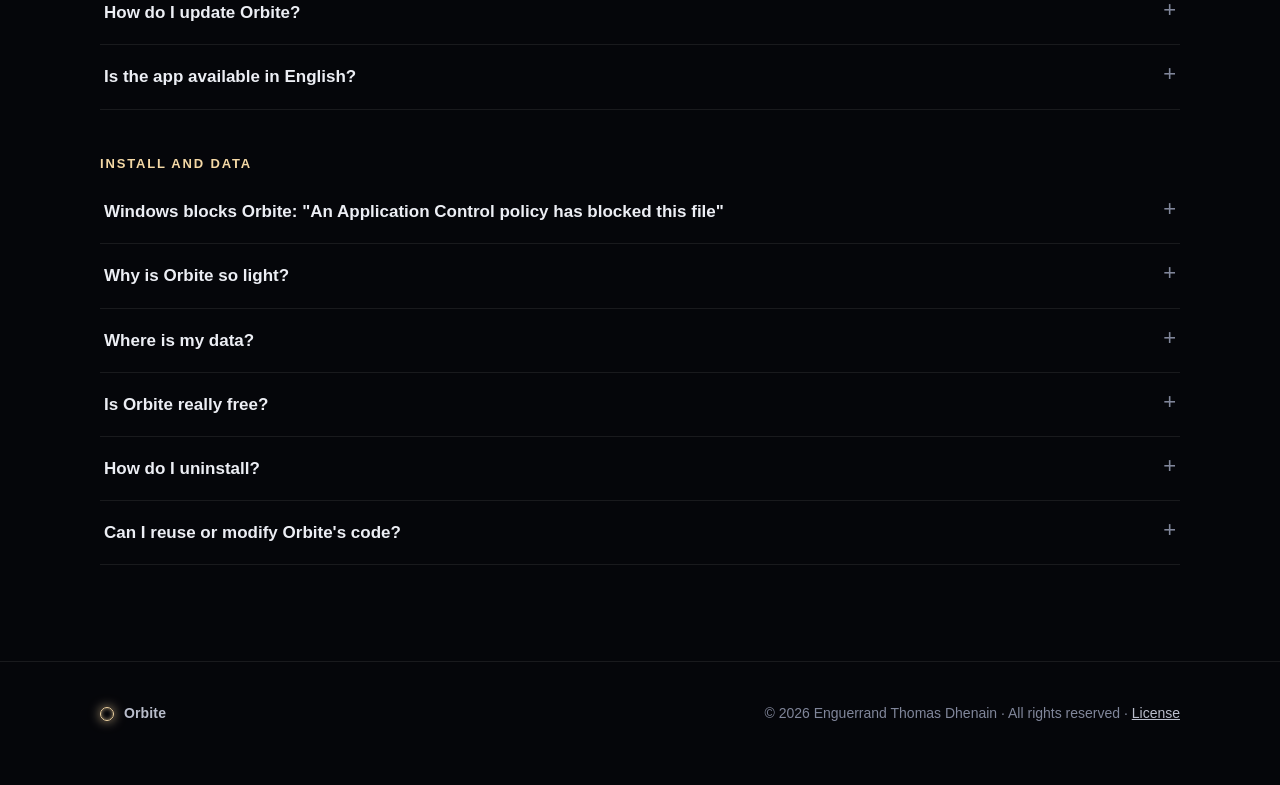
==== commit fa6cfdf3: "Orbite 1.3 : ChatGPT, IA locale, tutoriel, mises à jour intégrées" ====
--- a/en/index.html
+++ b/en/index.html
@@ -4,7 +4,7 @@
 <meta charset="utf-8">
 <meta name="viewport" content="width=device-width,initial-scale=1,viewport-fit=cover">
 <title>Orbite</title>
-<meta name="description" content="Orbite: your projects as constellations, with Claude built in. Free desktop app for Windows, macOS and Linux.">
+<meta name="description" content="Orbite: your projects as constellations, with Claude, ChatGPT or a local AI built in. Free desktop app for Windows, macOS and Linux.">
 <meta property="og:title" content="Orbite">
 <meta property="og:description" content="Your projects as constellations, with Claude built in.">
 <meta property="og:image" content="../img/constellation.jpg">
@@ -16,7 +16,7 @@
 
 <nav class="top"><div class="wrap">
   <a class="logo" href="#"><i></i>Orbite</a>
-  <div class="links"><a href="#features">Features</a><a href="#preview">Preview</a><a href="#telecharger">Download</a><a href="#faq">FAQ</a></div>
+  <div class="links"><a href="#whats-new">What's new</a><a href="#features">Features</a><a href="#preview">Preview</a><a href="#telecharger">Download</a><a href="#faq">FAQ</a></div>
   <div class="lang" aria-label="Language"><a href="../" data-l="fr" hreflang="fr">FR</a><a href="./" data-l="en" class="on" aria-current="true">EN</a></div>
   <a class="btn sm primary" href="#telecharger">Download</a>
 </div></nav>
@@ -24,9 +24,9 @@
 <header class="hero">
   <canvas id="sky" aria-hidden="true"></canvas>
   <div class="wrap">
-    <span class="eyebrow">Version 1.1 · free</span>
+    <span class="eyebrow"><a href="#whats-new" style="color:inherit;text-decoration:none">New · version 1.3 · free</a></span>
     <h1>Your projects, <em>as constellations.</em></h1>
-    <p class="lead">Orbite arranges your projects, notes and tasks in a living sky. Claude helps you move them forward, and everything stays on your computer.</p>
+    <p class="lead">Orbite arranges your projects, notes and tasks in a living sky. Claude, ChatGPT or a local AI help you move them forward, and everything stays on your computer.</p>
     <div class="cta">
       <a class="btn primary" id="heroDl" href="#telecharger"><svg viewBox="0 0 24 24"><path d="M12 4v11m0 0l-4-4m4 4l4-4M5 19h14"/></svg><span>Download</span></a>
       <a class="btn" href="#preview">See the preview</a>
@@ -36,12 +36,27 @@
   </div>
 </header>
 
+<section class="block" id="whats-new"><div class="wrap">
+  <span class="eyebrow">Update · version 1.3</span>
+  <h2>What's new in Orbite 1.3.</h2>
+  <p class="sub">A big update: three assistants to choose from, a tour to get started, and an app that updates itself.</p>
+  <div class="feats news">
+    <div class="feat"><div class="ic"><svg viewBox="0 0 24 24"><circle cx="12" cy="12" r="8"/><circle cx="12" cy="12" r="3"/></svg></div><h3>ChatGPT built in</h3><p>Alongside Claude, ChatGPT can create your projects, tasks and notes, prepare your brief and summarize your reading.</p></div>
+    <div class="feat"><div class="ic"><svg viewBox="0 0 24 24"><rect x="4" y="5" width="16" height="11" rx="2"/><path d="M9 20h6M12 16v4"/></svg></div><h3>Local AI, free and private</h3><p>Optional and off by default: an AI that runs on your computer, with no key or subscription. Nothing leaves your machine.</p></div>
+    <div class="feat"><div class="ic"><svg viewBox="0 0 24 24"><path d="M4 7h10M4 17h6M18 7h2M14 17h6"/><circle cx="16" cy="7" r="2"/><circle cx="12" cy="17" r="2"/></svg></div><h3>You choose your assistants</h3><p>Show or hide Claude, ChatGPT and the local AI in Settings, and pick your main assistant. Without any assistant, Orbite is still a complete project app.</p></div>
+    <div class="feat"><div class="ic"><svg viewBox="0 0 24 24"><path d="M12 3l1.8 5.4L19 10l-5.2 1.6L12 17l-1.8-5.4L5 10l5.2-1.6z"/></svg></div><h3>A tour to get started</h3><p>The app starts empty and offers a guided tour to build your own constellation, step by step. Replay it whenever you like.</p></div>
+    <div class="feat"><div class="ic"><svg viewBox="0 0 24 24"><path d="M4 12a8 8 0 0 1 14-5.3M20 12a8 8 0 0 1-14 5.3"/><path d="M18 3v4h-4M6 21v-4h4"/></svg></div><h3>Built-in updates</h3><p>When a new version comes out, Orbite offers it and downloads it in one click. No need to come back to the website.</p></div>
+    <div class="feat"><div class="ic"><svg viewBox="0 0 24 24"><path d="M6 9a6 6 0 0 1 12 0c0 6 2 7 2 7H4s2-1 2-7"/><path d="M10 20a2 2 0 0 0 4 0"/></svg></div><h3>Reminders, backup, English</h3><p>A notification for today's tasks, a full backup in one click, and the whole app now available in English.</p></div>
+  </div>
+  <p class="meta" style="text-align:left;margin-top:22px">From 1.2: Orbite is built with Tauri and Rust. The app weighs under 10 MB and installs with a real installer on each system.</p>
+</div></section>
+
 <section class="block" id="features"><div class="wrap">
   <h2>Everything that matters, in one sky.</h2>
   <p class="sub">Each project is a cluster of stars. The more alive it is, the brighter it shines and the closer it drifts to the center.</p>
   <div class="feats">
     <div class="feat"><div class="ic"><svg viewBox="0 0 24 24"><circle cx="6" cy="7" r="1.6"/><circle cx="17" cy="5" r="1.6"/><circle cx="12" cy="13" r="2"/><circle cx="18" cy="18" r="1.6"/><path d="M7.3 8l3.4 3.8M16.2 6.4l-3.2 5M13.6 14.2l3.2 2.8"/></svg></div><h3>A living constellation</h3><p>Active projects orbit close to the center, forgotten ones drift away and fall asleep. Related projects are joined by dotted lines.</p></div>
-    <div class="feat"><div class="ic"><svg viewBox="0 0 24 24"><path d="M12 3l1.8 5.4L19 10l-5.2 1.6L12 17l-1.8-5.4L5 10l5.2-1.6z"/></svg></div><h3>Claude built in</h3><p>Ask it to create a project, add tasks or write a progress note: it does it directly.</p></div>
+    <div class="feat"><div class="ic"><svg viewBox="0 0 24 24"><path d="M12 3l1.8 5.4L19 10l-5.2 1.6L12 17l-1.8-5.4L5 10l5.2-1.6z"/></svg></div><h3>Claude, ChatGPT or local AI</h3><p>Ask your assistant to create a project, add tasks or write a progress note: it does it directly.</p></div>
     <div class="feat"><div class="ic"><svg viewBox="0 0 24 24"><circle cx="12" cy="12" r="4"/><path d="M12 2v2M12 20v2M2 12h2M20 12h2M4.9 4.9l1.4 1.4M17.7 17.7l1.4 1.4M4.9 19.1l1.4-1.4M17.7 6.3l1.4-1.4"/></svg></div><h3>Morning brief</h3><p>Every day: what's overdue, your three priorities, and the projects worth picking back up.</p></div>
     <div class="feat"><div class="ic"><svg viewBox="0 0 24 24"><path d="M13 2L5 14h6l-1 8 8-12h-6z"/></svg></div><h3>Quick capture</h3><p>One shortcut, from any app: type an idea and it lands in the right project.</p></div>
     <div class="feat"><div class="ic"><svg viewBox="0 0 24 24"><circle cx="12" cy="13" r="8"/><path d="M12 9v4l3 2M10 2h4"/></svg></div><h3>Focus and timeline</h3><p>Sessions of 15 to 50 minutes, and twelve weeks of activity to see where your energy goes.</p></div>
@@ -51,7 +66,7 @@
 
 <section class="block" id="preview"><div class="wrap">
   <h2>A preview.</h2>
-  <p class="sub">Smoked-glass panels over the sky, and nothing superfluous. The app itself is currently in French.</p>
+  <p class="sub">Smoked-glass panels over the sky, and nothing superfluous. The app is available in English and French.</p>
   <div class="gallery">
     <figure><div class="frame"><img src="../img/claude.jpg" alt="Claude creates a trip project with its tasks and a note" loading="lazy" width="2400" height="1350"></div><figcaption><b>Claude</b> · one sentence, and the project exists</figcaption></figure>
     <figure><div class="frame"><img src="../img/projet.jpg" alt="An open project with its tasks and due dates, next to its constellation" loading="lazy" width="2400" height="1350"></div><figcaption><b>A project</b> · notes, tasks, files and links</figcaption></figure>
@@ -62,44 +77,43 @@
 
 <section class="block" id="telecharger"><div class="wrap">
   <h2>Download Orbite.</h2>
-  <p class="sub">Free. The installer downloads the official Electron engine, verifies its checksum, then lets you choose where to install the app.</p>
+  <p class="sub">Free, lightweight (under 10 MB) and installed in seconds. A real installer for each system, with nothing else to download.</p>
   <div class="dl" id="dl">
     <article class="os" data-os="win">
       <svg class="logo-os" viewBox="0 0 32 32"><rect x="5" y="5" width="10" height="10" rx="1"/><rect x="17" y="5" width="10" height="10" rx="1"/><rect x="5" y="17" width="10" height="10" rx="1"/><rect x="17" y="17" width="10" height="10" rx="1"/></svg>
       <h3>Windows</h3><p>Windows 10 and 11, 64-bit</p>
-      <a class="btn primary" href="../telechargements/Orbite-Windows.zip" download><svg viewBox="0 0 24 24"><path d="M12 4v11m0 0l-4-4m4 4l4-4M5 19h14"/></svg>Download</a>
-      <div class="size">Orbite-Windows.zip · 393 KB</div>
+      <a class="btn primary" href="../telechargements/Orbite-Windows-Setup.exe" download><svg viewBox="0 0 24 24"><path d="M12 4v11m0 0l-4-4m4 4l4-4M5 19h14"/></svg>Download</a>
+      <div class="size">Orbite-Windows-Setup.exe · 3 MB</div>
     </article>
     <article class="os" data-os="mac">
       <svg class="logo-os" viewBox="0 0 32 32"><rect x="6" y="7" width="20" height="14" rx="2"/><path d="M3 24h26l-2 2H5z"/></svg>
-      <h3>macOS</h3><p>Apple silicon or Intel Mac</p>
-      <a class="btn primary" href="../telechargements/Orbite-macOS.zip" download><svg viewBox="0 0 24 24"><path d="M12 4v11m0 0l-4-4m4 4l4-4M5 19h14"/></svg>Download</a>
-      <div class="size">Orbite-macOS.zip · 402 KB</div>
+      <h3>macOS</h3><p>Apple silicon or Intel Mac, macOS 11 or later</p>
+      <a class="btn primary" href="../telechargements/Orbite-macOS.dmg" download><svg viewBox="0 0 24 24"><path d="M12 4v11m0 0l-4-4m4 4l4-4M5 19h14"/></svg>Download</a>
+      <div class="size">Orbite-macOS.dmg</div>
     </article>
     <article class="os" data-os="linux">
       <svg class="logo-os" viewBox="0 0 32 32"><rect x="4" y="6" width="24" height="17" rx="2.5"/><path d="M9 12l3.5 3L9 18M15 18h6M11 27h10M16 23v4"/></svg>
-      <h3>Linux</h3><p>Ubuntu, Kubuntu, Debian, Fedora…</p>
-      <a class="btn primary" href="../telechargements/Orbite-Linux.zip" download><svg viewBox="0 0 24 24"><path d="M12 4v11m0 0l-4-4m4 4l4-4M5 19h14"/></svg>Download</a>
-      <div class="size">Orbite-Linux.zip · 402 KB</div>
+      <h3>Linux</h3><p>Ubuntu, Kubuntu, Debian (.deb) · Fedora (.rpm)</p>
+      <a class="btn primary" href="../telechargements/Orbite-Linux.deb" download><svg viewBox="0 0 24 24"><path d="M12 4v11m0 0l-4-4m4 4l4-4M5 19h14"/></svg>Download the .deb</a>
+      <div class="size">Orbite-Linux.deb · 4.7 MB · <a href="../telechargements/Orbite-Linux.rpm" download>.rpm version</a></div>
     </article>
   </div>
   <div class="steps">
     <div class="tabs" id="tabs"><button data-os="win">Windows</button><button data-os="mac">macOS</button><button data-os="linux">Linux</button></div>
     <ol id="how-win">
-      <li>Right-click <b>Orbite-Windows.zip</b> → <b>Extract All</b>.</li>
-      <li>Open the <b>Orbite-Installateur</b> folder and double-click <b>Installer Orbite.cmd</b>.</li>
+      <li>Double-click <b>Orbite-Windows-Setup.exe</b>.</li>
       <li>If Windows shows "Windows protected your PC": <b>More info</b> → <b>Run anyway</b>.</li>
-      <li>The installer opens: follow the steps up to <b>Lancer Orbite</b> (Launch Orbite).</li>
+      <li>Installation takes a few seconds. Orbite appears in the Start menu and on the desktop.</li>
     </ol>
     <ol id="how-mac" hidden>
-      <li>Double-click <b>Orbite-macOS.zip</b>: <b>Installer-Orbite.command</b> appears.</li>
-      <li>Right-click it → <b>Open</b> → <b>Open</b>. If macOS refuses: System Settings → Privacy &amp; Security → <b>Open Anyway</b>.</li>
-      <li>The installer opens: follow the steps, and Orbite lands in Applications.</li>
+      <li>Open <b>Orbite-macOS.dmg</b> and drag <b>Orbite</b> into the <b>Applications</b> folder.</li>
+      <li>Launch Orbite from Applications. macOS shows a warning: click <b>Done</b>.</li>
+      <li>Open <b>System Settings</b> → <b>Privacy &amp; Security</b>, scroll down to <b>Security</b> and click <b>Open Anyway</b>. You only need to do this once.</li>
     </ol>
     <ol id="how-linux" hidden>
-      <li>Extract <b>Orbite-Linux.zip</b>.</li>
-      <li>In a terminal: <code>bash ~/Downloads/installer-orbite.sh</code></li>
-      <li>The installer opens: follow the steps, and Orbite appears in your applications menu.</li>
+      <li><b>Ubuntu, Kubuntu, Debian</b>: double-click <b>Orbite-Linux.deb</b> to open it in your software center, or in a terminal: <code>sudo apt install ./Orbite-Linux.deb</code></li>
+      <li><b>Fedora</b>: <code>sudo dnf install ./Orbite-Linux.rpm</code></li>
+      <li>Orbite appears in your applications menu.</li>
     </ol>
   </div>
 </div></section>
@@ -107,15 +121,35 @@
 <section class="block" id="faq"><div class="wrap">
   <h2>Questions.</h2>
   <div class="faq">
-    <h3>Claude</h3>
+    <h3>Assistants</h3>
+    <details><summary>Which assistant should I choose: Claude, ChatGPT or the local AI?</summary><ul>
+      <li><b>Claude</b> (Anthropic) and <b>ChatGPT</b> (OpenAI) are the most capable. They need an API key, billed per use by their maker.</li>
+      <li><b>The local AI</b> is free and private: it runs on your computer. It is slower and a bit less reliable on complex requests.</li>
+      <li>You can turn on several and switch between them in the conversation panel. The <b>main assistant</b>, chosen in Settings, prepares the brief, files captures and summarizes reading.</li>
+    </ul></details>
     <details><summary>How do I turn on Claude in Orbite?</summary>
       <ol>
         <li>Create an account at <a href="https://console.anthropic.com" target="_blank" rel="noopener">console.anthropic.com</a> (Anthropic's developer console, separate from claude.ai).</li>
         <li>In <b>Billing</b>, add some credit. It's prepaid: nothing is charged beyond it.</li>
         <li>In <b>API Keys</b>, click <b>Create Key</b> and copy the key starting with <code>sk-ant-</code>. It is only shown once.</li>
-        <li>In Orbite, open <b>Réglages</b> (Settings, the gear at the top right), paste the key and click <b>Enregistrer</b> (Save).</li>
+        <li>In Orbite, open <b>Settings</b> (the gear at the top right) → <b>Assistants</b> → <b>Claude</b>, paste the key and click <b>Save</b>.</li>
         <li>Click <b>✦ Claude</b> at the top of the screen and type your request, for example: "Create a project for my move with the tasks to do".</li>
       </ol></details>
+    <details><summary>How do I turn on ChatGPT in Orbite?</summary>
+      <ol>
+        <li>Create an account at <a href="https://platform.openai.com" target="_blank" rel="noopener">platform.openai.com</a> (OpenAI's developer platform, separate from chatgpt.com).</li>
+        <li>In <b>Billing</b>, add some credit.</li>
+        <li>In <b>API keys</b>, click <b>Create new secret key</b> and copy the key starting with <code>sk-</code>.</li>
+        <li>In Orbite: <b>Settings</b> → <b>Assistants</b> → <b>ChatGPT</b>, paste the key and click <b>Save</b>. The list of models fills in automatically.</li>
+      </ol><p>A ChatGPT Plus subscription isn't enough: as with Claude, the API is a separate service, billed per use.</p></details>
+    <details><summary>How do I turn on the free local AI?</summary>
+      <ol>
+        <li>Install <a href="https://ollama.com/download" target="_blank" rel="noopener">Ollama</a>, free, like a normal app, and open it.</li>
+        <li>In Orbite: <b>Settings</b> → <b>Assistants</b> → <b>Local AI</b> → <b>Turn on</b>.</li>
+        <li>Click <b>Download</b> next to the recommended model. The download (2.5 to 5 GB) happens only once.</li>
+      </ol></details>
+    <details><summary>Will the local AI slow down my computer?</summary><p>Only while it answers: it then uses 4 to 8 GB of memory. On a recent Mac (Apple silicon) or a PC with 16 GB of memory it runs well; with 8 GB it's slow. That's why it is off by default and you choose to turn it on.</p></details>
+    <details><summary>I don't want any AI. Can I hide it?</summary><p>Yes. In <b>Settings</b> → <b>Assistants</b>, untick "Show" for Claude and ChatGPT and leave the local AI off. The buttons and mentions disappear, and Orbite stays a complete project app.</p></details>
     <details><summary>Is my claude.ai subscription enough?</summary><p>No. claude.ai subscriptions (Pro, Max, Team) and the API are two separate Anthropic services. Orbite uses the API, which needs its own key and its own credit.</p></details>
     <details><summary>How much does Claude cost in Orbite?</summary><p>Orbite takes nothing: you pay Anthropic directly, per use, with no subscription. A typical request usually costs a few cents, and less with the lighter models. You can set a monthly spend limit in the Anthropic console (under <b>Limits</b>) so there are never surprises. Current prices are at <a href="https://www.anthropic.com/pricing" target="_blank" rel="noopener">anthropic.com/pricing</a>.</p></details>
     <details><summary>Which model should I pick?</summary><ul>
@@ -131,23 +165,25 @@
       <li>Answer questions about your projects: "What's overdue this week?"</li>
       <li>Prepare the morning brief, file your quick captures in the right project, and summarize your articles and PDFs.</li>
     </ul></details>
-    <details><summary>What is sent to Anthropic?</summary><p>Only what Claude needs, and only when you use a Claude feature: your request and the relevant project details. Without an API key, nothing leaves your computer. Orbite has no account, no ads and no analytics. Your key is encrypted with your system's keychain.</p></details>
+    <details><summary>What is sent over the internet?</summary><p>Only what your assistant needs, and only when you use it: your request and the relevant project details, sent to Anthropic (Claude) or OpenAI (ChatGPT). With the local AI, or without any assistant, nothing leaves your computer. Orbite has no account, no ads and no analytics. Your keys are encrypted with your system's keychain.</p></details>
 
     <h3>Using Orbite</h3>
-    <details><summary>How does quick capture work?</summary><p>From any app, press <kbd>⌥ Space</kbd> on Mac or <kbd>Ctrl Alt Space</kbd> on Windows and Linux. A small window opens: type your idea, confirm, and it's saved. With Claude, it is filed in the right project automatically; without Claude, it goes to the Inbox. To keep the shortcut always available, tick "Ouvrir Orbite au démarrage de l'ordinateur" (open Orbite at startup) in Settings.</p></details>
+    <details><summary>How does quick capture work?</summary><p>From any app, press <kbd>⌥ Space</kbd> on Mac or <kbd>Ctrl Alt Space</kbd> on Windows and Linux. A small window opens: type your idea, confirm, and it's saved. With Claude, it is filed in the right project automatically; without Claude, it goes to the Inbox. To keep the shortcut always available, tick "Open Orbite when the computer starts" in Settings.</p></details>
     <details><summary>How do I import my claude.ai conversations?</summary><ol>
       <li>On claude.ai: <b>Settings</b> → <b>Privacy</b> → <b>Export data</b>. You'll receive a .zip file by email.</li>
-      <li>In Orbite: <b>Réglages</b> → <b>Choisir l'export…</b>, then select the .zip.</li>
+      <li>In Orbite: <b>Settings</b> → <b>Choose the export…</b>, then select the .zip.</li>
     </ol><p>Your Claude projects become Orbite projects, and each conversation becomes a note. You can import again later: nothing is duplicated.</p></details>
-    <details><summary>Does Orbite work without Claude?</summary><p>Yes. Constellation, projects, notes, tasks, focus, timeline and quick capture all work without an API key. Claude adds automatic creation, the brief and summaries.</p></details>
-    <details><summary>How do I update Orbite?</summary><p>Download the new version here and run the installer again to the same location. The app is replaced, your projects stay untouched.</p></details>
-    <details><summary>Is the app available in English?</summary><p>Not yet: the interface is in French for now. An English version is planned.</p></details>
+    <details><summary>Does Orbite work without an assistant?</summary><p>Yes. Constellation, projects, notes, tasks, focus, timeline, reminders and quick capture all work without any AI. The assistant adds automatic creation, the written brief and summaries.</p></details>
+    <details><summary>How do I replay the tour?</summary><p>In <b>Settings</b> → <b>Updates and help</b> → <b>Replay the tour</b>, or type "tour" in search (<kbd>⌘K</kbd> or <kbd>Ctrl K</kbd>).</p></details>
+    <details><summary>How do I update Orbite?</summary><p>Since version 1.3, Orbite checks for new versions on its own and offers "Update": one click downloads and opens the installer. You can also check in Settings → Updates, or download the new version here and install it over the old one. The app is replaced, your projects in Documents/Orbite stay untouched. If you are coming from version 1.1, paste your API key again in Settings.</p></details>
+    <details><summary>Is the app available in English?</summary><p>Yes, since version 1.3. It follows your computer's language, and you can change it in Settings → Reminders and language.</p></details>
 
     <h3>Install and data</h3>
     <details><summary>Windows blocks Orbite: "An Application Control policy has blocked this file"</summary><p>That's Windows 11 Smart App Control: it blocks software that isn't yet signed by a recognized publisher. You can turn it off in Windows Security → App &amp; browser control. Be aware that on many versions of Windows it can't be turned back on without resetting Windows. A signed version of Orbite is planned.</p></details>
+    <details><summary>Why is Orbite so light?</summary><p>Since version 1.2, Orbite is built with Tauri and Rust: it uses the web engine already on your computer instead of shipping its own. The app weighs under 10 MB, starts faster and uses less memory.</p></details>
     <details><summary>Where is my data?</summary><p>On your computer, in <code>Documents/Orbite</code>: one folder per project, and each note is a plain <code>.md</code> file. Back it up or sync it however you like (iCloud, OneDrive, Nextcloud…).</p></details>
     <details><summary>Is Orbite really free?</summary><p>Yes: no subscription, no ads, no hidden paid tier. Only Claude, if you turn it on, is billed by Anthropic based on your usage.</p></details>
-    <details><summary>How do I uninstall?</summary><p>Windows: <code>desinstaller.cmd</code> in the install folder. Linux: <code>desinstaller.sh</code> in the install folder. macOS: move Orbite to the Trash. Your projects in Documents/Orbite are kept.</p></details>
+    <details><summary>How do I uninstall?</summary><p>Windows: Settings → Apps → Orbite → Uninstall. macOS: move Orbite from Applications to the Trash. Linux: <code>sudo apt remove orbite</code> (or <code>sudo dnf remove orbite</code>). Your projects in Documents/Orbite are kept.</p></details>
     <details><summary>Can I reuse or modify Orbite's code?</summary><p>No. Orbite is free to use, but its code remains the property of its author. Copying, modifying and redistributing it are forbidden without written permission. The full terms are in the <a href="../LICENSE.txt">license</a> (in French).</p></details>
   </div>
 </div></section>
@@ -155,7 +191,7 @@
 <footer><div class="wrap">
   <a class="logo" href="#"><i></i>Orbite</a>
   <span class="grow"></span>
-  <span>© 2026 Enguerrand Thomas d’Henain · All rights reserved · <a href="../LICENSE.txt">License</a></span>
+  <span>© 2026 Enguerrand Thomas Dhenain · All rights reserved · <a href="../LICENSE.txt">License</a></span>
 </div></footer>
 
 <script src="../site.js"></script>
--- a/site.css
+++ b/site.css
@@ -107,3 +107,4 @@
 details li::marker{color:var(--star)}
 details b{color:var(--ink)}
 .shot{position:relative}
+.steps ol[hidden]{display:none}
